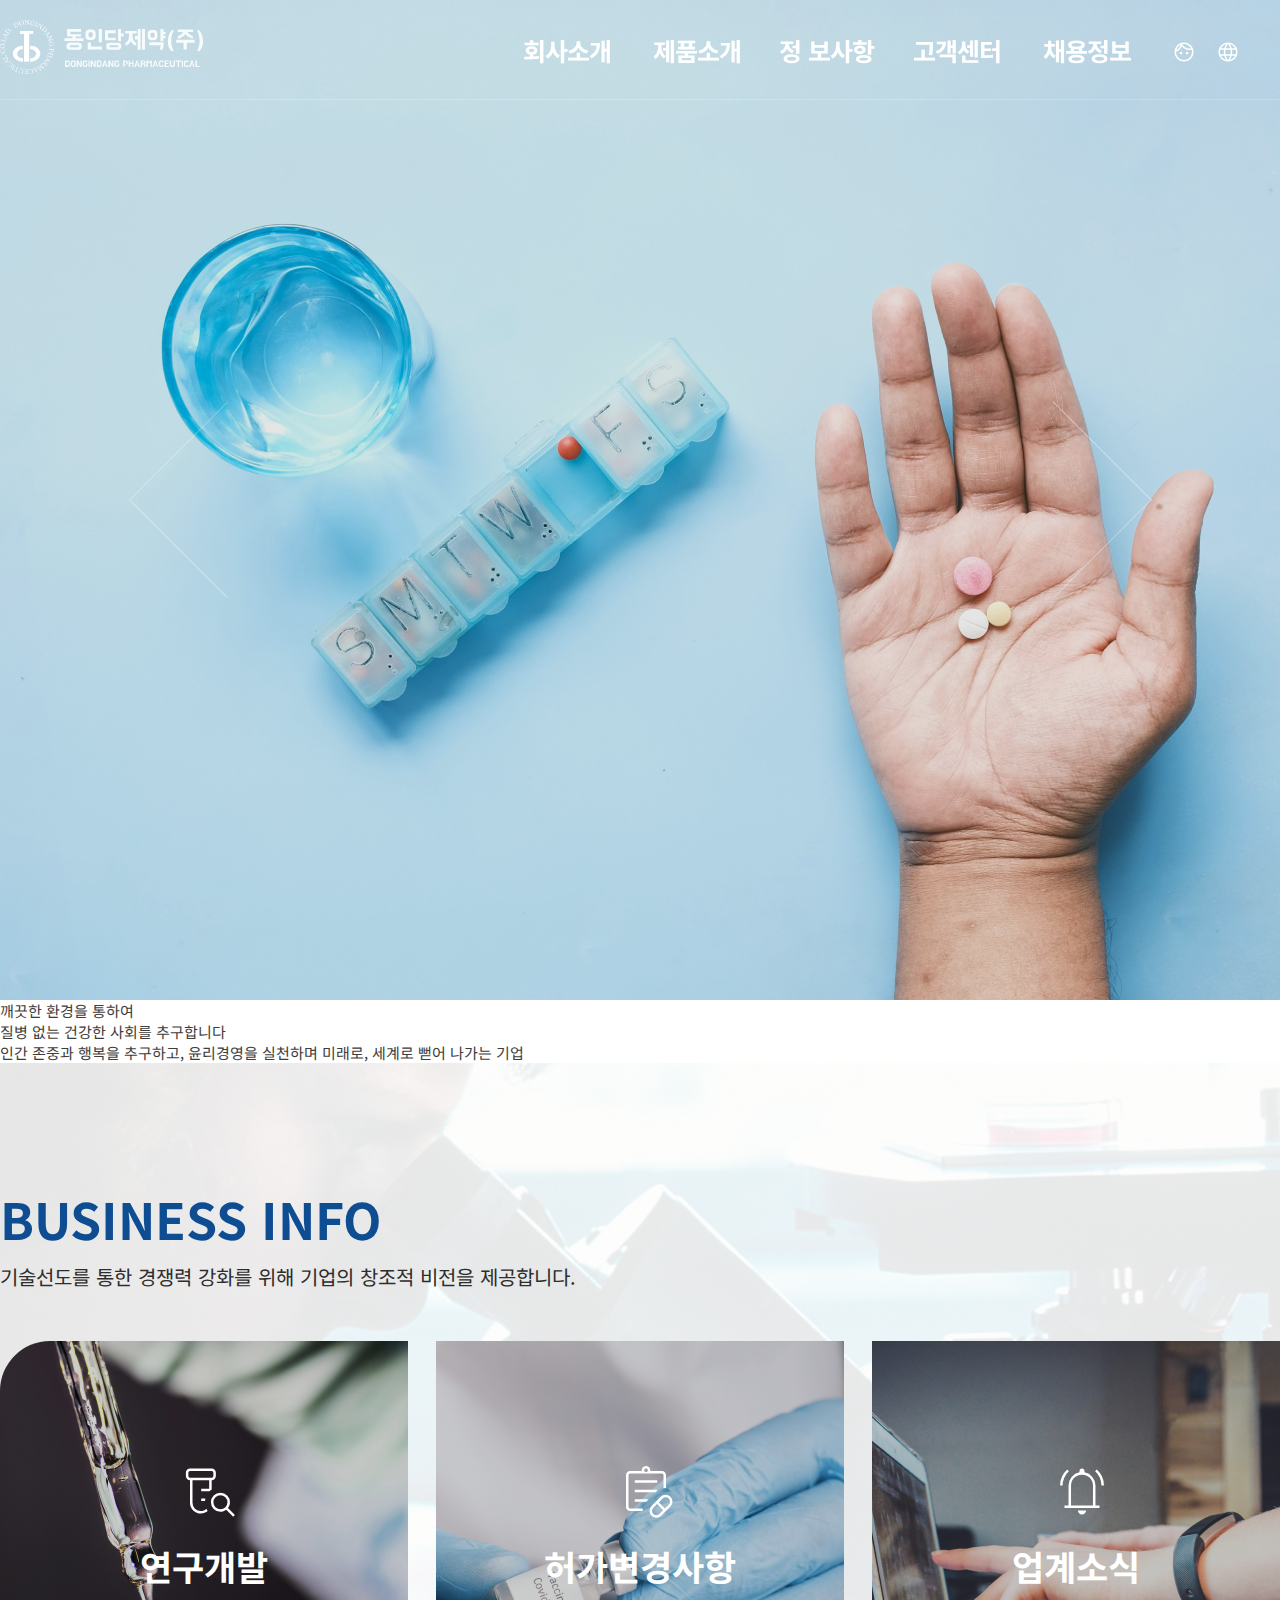
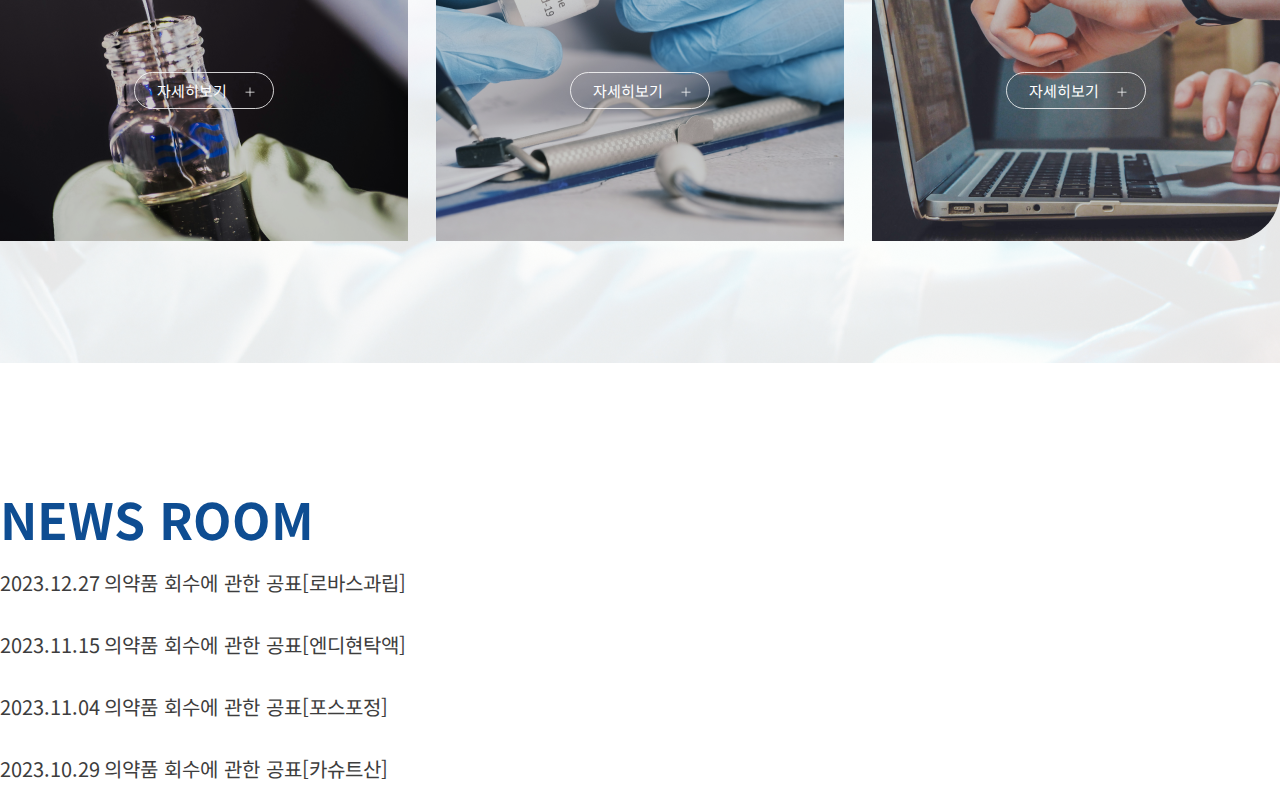
==== dongindang/index.html @ b1d52c04 "." ====
<!DOCTYPE html>
<html lang="ko">
<head>
    <meta charset="UTF-8">
    <meta name="viewport" content="width=device-width, initial-scale=1.0">
    <link rel="stylesheet" href="css/main.css">
    <link rel="stylesheet" href="https://cdn.jsdelivr.net/npm/swiper@8/swiper-bundle.min.css">
    <script src="https://cdn.jsdelivr.net/npm/swiper@8/swiper-bundle.min.js"></script>
    <link rel="stylesheet" href="https://fonts.googleapis.com/css2?family=Material+Symbols+Outlined:opsz,wght,FILL,GRAD@24,400,0,0" />
    <script src="js/jquery-3.7.1.min.js"></script>
    <script src="js/main.js"></script>
    <title>동인당제약</title>
</head>
<body>
    <div id="wrap"> <!-- wrap 가로스크롤바 생겼을때 정상작동하도록 최소넓이 제한-->
        <hader class="header">
            <!-- wrapper 홈페이지 컨텐츠 영역을 제한 -->
            <div class="wrapper">
                <h1 class="logo"><a href="index.html">동인당제약(주) DONGINDANG PHARMACEUTICAL</a></h1>
                <nav class="gnb">
                    <button class="gnb_open">매뉴열기</button> <!--모바일메뉴열기-->
                    <ul class="depth1"> <!--1차메뉴-->
                        <li>
                            <a href="#n">회사소개</a>
                            <ul class="depth2"> <!--2차메뉴-->
                                <li><a href="#n">인사말</a></li>
                                <li><a href="#n">연혁과 비전</a></li>
                                <li><a href="#n">회사경영이념</a></li>
                                <li><a href="#n">조직도</a></li>
                                <li><a href="#n">사무소현황</a></li>
                                <li><a href="#n">찾아오시는길</a></li>
                            </ul>
                        </li>
                        <li>
                            <a href="#n">제품소개</a>
                            <ul class="depth2"> 
                                <li><a href="#n">신제품소개</a></li>
                                <li><a href="#n">전문의약품</a></li>
                                <li><a href="#n">일반의약품</a></li>
                                <li><a href="#n">의약외품</a></li>
                            </ul>
                        </li>
                        <li>
                            <a href="#n">정 보사항</a>
                            <ul class="depth2"> 
                                <li><a href="#n">연구개발</a></li>
                                <li><a href="#n">허가변경사항</a></li>
                                <li><a href="#n">관련사이트</a></li>
                                <li><a href="#n">동인당소식</a></li>
                            </ul>
                        </li>
                        <li>
                            <a href="#n">고객센터</a>
                            <ul class="depth2"> 
                                <li><a href="#n">공지사항</a></li>
                                <li><a href="#n">FAQ</a></li>
                                <li><a href="#n">질의답변</a></li>
                            </ul>
                        </li>
                        <li>
                            <a href="#n">채용정보</a>
                            <ul class="depth2"> 
                                <li><a href="#n">채용공고</a></li>
                                <li><a href="#n">복리후생</a></li>
                            </ul>
                        </li>
                    </ul>
                    <div class="tnb"> <!-- top navigation bar -->
                        <a href="#n" class="login">로그인</a>
                        <a href="#n" class="lang">영문홈페이지 이동</a>
                    </div>
                    <button class="gnb_close"></button><!--모바일메뉴닫기-->
                </nav>  
            </div> <!--wrapper--> 
        </hader> 
        <div class="container">
            <section class="visual">
                <div class="swiper"> <!--팝업의 높이와 넓이를 css에서 줄 수 있는 요소-->
                    <ul class="swiper-wrapper"> <!--각 팝업 콘텐츠를 감싸는 요소 --> 
                        <!-- 팝업 요소들 (div로 해도 상관없음)-->
                        <li class="swiper-slide">
                            <img src="images/visual_bg.png" alt="">
                        </li>                   
                        <li class="swiper-slide">
                            <img src="images/visual_bg02.png" alt="">
                        </li>  
                        <li class="swiper-slide">
                            <img src="images/visual_bg03.png" alt="">
                        </li>  
                    </ul>
                    <div class="pagination"></div>  <!-- 컨트롤 요소는 swiper 안에 배치-->
                    <button class="prev">이전팝업보기</button>
                    <button class="next">다음팝업보기</button>
                    <button class="stop">일시정지</button>
                    <button class="play">재생</button>
                </div>
                <div class="visual_tit">
                    <h2>깨끗한 환경을 통하여 <br>질병 없는 건강한 사회를 추구합니다</h2>
                    <span>인간 존중과 행복을 추구하고, 윤리경영을 실천하며 미래로, 세계로 뻗어 나가는 기업</span>
                </div>
            </section>
            <section class="biz">
                <div class="wrapper">
                    <h2>BUSINESS INFO</h2>
                    <p>기술선도를 통한 경쟁력 강화를 위해 기업의 창조적 비전을 제공합니다.</p>
                    <ul>
                        <li class="biz01">
                            <a href="#n">
                                <h3>연구개발</h3>
                                <span class="menu_over">자세히보기</span>
                            </a>
                        </li>
                        <li class="biz02">
                            <a href="#n">
                                <h3>허가변경사항</h3>
                                <span class="menu_over">자세히보기</span>
                            </a>
                        </li>
                        <li class="biz03">
                            <a href="#n">
                                <h3>업계소식</h3>
                                <span class="menu_over">자세히보기</span>
                            </a>
                        </li>
                    </ul>
                </div>
            </section>
            <section class="news">
                <div class="wrapper">
                    <h2>NEWS ROOM</h2>
                    <ul>
                        <li>
                            <a href="#n">
                                <span>2023.12.27</span>
                                <strong>의약품 회수에 관한 공표[로바스과립]</strong>
                            </a>
                        </li>
                        <li>
                            <a href="#n">
                                <span>2023.11.15</span>
                                <strong>의약품 회수에 관한 공표[엔디현탁액]</strong>
                            </a>
                        </li>
                        <li>
                            <a href="#n">
                                <span>2023.11.04</span>
                                <strong>의약품 회수에 관한 공표[포스포정]</strong>
                            </a>
                        </li>
                        <li>
                            <a href="#n">
                                <span>2023.10.29</span>
                                <strong>의약품 회수에 관한 공표[카슈트산]</strong>
                            </a>
                        </li>
                    </ul>
                </div>
            </section>
            <section class="product"></section>
            <section class="service"></section>
        </div>
        <footer class="footer">
            <div class="wrapper"></div>
        </footer>
    </div> <!--wrap-->
</body>
</html>
---- dongindang/css/main.css ----
@charset "utf-8";
@import url(default.css);
@import url('https://fonts.googleapis.com/css2?family=Noto+Sans+KR:wght@400;700&display=swap');

html, body {
    font-family: 'Noto Sans KR', sans-serif;
    font-size: 15px;  /* 글자크기 */
    color: #3D3D3D; /* 글자색상 */
    font-weight: 400; /* 글자의 두께 */
    line-height: 1.4; /* auto */
    word-break: keep-all;  /* 단어를 묶어서 줄바꿈 */
    word-wrap: break-word; 
    /* 단어별로 줄바꿈을 하는데 단어가 엄청 긴 경우는 강제 줄바꿈 허용 */
    }   
.wrapper { /* 홈페이지의 넓이를 제한하고 가운데 정렬 */
    width: 1280PX; /* 홈페이지 넓이 */
    margin: 0 auto; /* 가운데 정렬 */
}
#wrap { /* id="wrap"에 적용되는 스타일 */
    min-width: 1280px;
    /* PC형에서 wrapper사이즈보다 브라우저 넒이가 작을때 가로스크롤바가 생성되는데
    오른쪽에 background가 짤리는 현상이 생김
    가로스크롤바가 생성되었을때도 정상적으로 서비스 하기 위해서 최소 넓이를 입력*/
    position: relative;
    /* 가로스크롤바가 생성되었을때 body를 기준으로 정렬하는 요소는 꺼짐
    그래서 모든 요소는 기본적으로 body가 아닌 wrap기준으로 정렬하도록 position: relative;  */
}

/* 640px 이하일때 스타일*/
@media screen and (max-width:640px){
    html, body {
        font-size: 13px;  /* 글자크기 */
        }   
    .wrapper { /* 홈페이지의 넓이를 제한하고 가운데 정렬 */
        width: auto; 
        /* 모바일에서는 홈페이지 넓이를 제한하면 안됨
        디바이스의 넓이에 맞춰서 꽉차게 구현되어야 하기 떄문에 */
        margin: 0 20px; 
        /* 안쪽으로 좌우 여백이 20px씩 들어가게 함 */
    }
    #wrap { /* id="wrap"에 적용되는 스타일 */
        min-width: auto;
        /* 최소 넓이 제한하지 않음*/
    }
} /* media*/

.header {
    position: fixed; /* header 고정 body 기준*/
    left: 0;
    top: 0;
    z-index: 100; /* 맨 위에 위치 */
    height: 100px;
    width: 100%;
    color: #fff;
    border-bottom: 1px solid rgba(255,255,255,0.2);
}
.header .logo {
    float: left;
    margin-top: 20px;
}
.header .logo a {
    display: block; /* 로고 나타나게 블럭지정 */
    width: 203px;
    height: 54px;
    background: url(../images/loglo_w.svg) no-repeat center center / contain;
    font-size: 0; /* 글자숨김 */
    line-height: 0;
}
.header .gnb {
    float: right;
    display: flex;
}
 /* pc버전에서 숨김처리 */
.header .gnb .gnb_open ,
.header .gnb .gnb_close {
    display: none;
}
.header .gnb ul.depth1 { /* 1차메뉴만 가로로 정렬*/
    display: flex;
    text-align: center;
}
.header .gnb ul.depth1 > li > a {
    display: block; /* a 영역 안들어가서 block 지정 */
    font-size: 25px;
    font-weight: 700;
    width: 130px;
    line-height: 100px;
    letter-spacing : -0.03em;
}
.header .gnb ul.depth2  {
    margin-top: 10px;
    display: none; /* pc버전에서 마우스 오버했을때만 나타나기 때문에 숨김처리 */
}
.header .gnb ul.depth2 > li > a {
    display: block;
    font-size: 15px;
    font-weight: 400;
    line-height: 40px;
    color: #3D3D3D;
}
.header .tnb {
    display: flex;
}
.header .tnb .login ,
.header .tnb .lang {
    display: block;
    width: 24px;
    height: 24px;
    font-size: 0; /* 글자숨김 */
    line-height: 0;
    background-repeat: no-repeat;
    background-position: center center;
    background-size: contain;
}
.header .gnb .tnb .login {
    background-image: url("data:image/svg+xml,%3Csvg xmlns='http://www.w3.org/2000/svg' height='24' viewBox='0 -960 960 960' width='24' fill ='%23fff'%3E%3Cpath d='M360-390q-21 0-35.5-14.5T310-440q0-21 14.5-35.5T360-490q21 0 35.5 14.5T410-440q0 21-14.5 35.5T360-390Zm240 0q-21 0-35.5-14.5T550-440q0-21 14.5-35.5T600-490q21 0 35.5 14.5T650-440q0 21-14.5 35.5T600-390ZM480-160q134 0 227-93t93-227q0-24-3-46.5T786-570q-21 5-42 7.5t-44 2.5q-91 0-172-39T390-708q-32 78-91.5 135.5T160-486v6q0 134 93 227t227 93Zm.067 59.999q-78.836 0-148.204-29.92-69.369-29.92-120.682-81.21-51.314-51.291-81.247-120.629-29.933-69.337-29.933-148.173t29.92-148.204q29.92-69.369 81.21-120.682 51.291-51.314 120.629-81.247 69.337-29.933 148.173-29.933t148.204 29.92q69.369 29.92 120.682 81.21 51.314 51.291 81.247 120.629 29.933 69.337 29.933 148.173t-29.92 148.204q-29.92 69.369-81.21 120.682-51.291 51.314-120.629 81.247-69.337 29.933-148.173 29.933Zm-72.915-691.153q45.462 83.848 126.117 127.502Q613.923-619.999 700-619.999q16.308 0 31.808-1.692t31.423-4.846q-40.076-79.616-116.115-126.54Q571.077-800 480-800q-20.154 0-37.578 2.269-17.423 2.27-35.27 6.577ZM171.23-556.383q56.385-28.231 107.079-82.5 50.693-54.27 65.462-130.118-65.617 29.77-110.925 85.578-45.308 55.808-61.616 127.04Zm235.922-234.771Zm-63.381 22.153Z'/%3E%3C/svg%3E");
    margin: 40px 20px;
}
.header .tnb .lang {
    background-image: url("data:image/svg+xml,%3Csvg xmlns='http://www.w3.org/2000/svg' height='24' viewBox='0 -960 960 960' width='24' fill='%23fff'%3E%3Cpath d='M480-100.001q-78.154 0-147.499-29.962-69.346-29.961-120.962-81.576-51.615-51.616-81.576-120.962Q100.001-401.846 100.001-480q0-78.769 29.962-147.807 29.961-69.038 81.576-120.654 51.616-51.615 120.962-81.576Q401.846-859.999 480-859.999q78.769 0 147.807 29.962 69.038 29.961 120.654 81.576 51.615 51.616 81.576 120.654Q859.999-558.769 859.999-480q0 78.154-29.962 147.499-29.961 69.346-81.576 120.962-51.616 51.615-120.654 81.576Q558.769-100.001 480-100.001Zm0-60.845q30.616-40.616 51.539-81.924 20.923-41.308 34.077-90.308H394.384q13.923 50.539 34.462 91.847 20.538 41.308 51.154 80.385Zm-77.46-11q-23-33-41.308-75.039t-28.462-86.193H197.076q31.693 62.309 85.001 104.694 53.309 42.385 120.463 56.538Zm154.92 0q67.154-14.153 120.463-56.538 53.308-42.385 85.001-104.694H627.23q-12.077 44.539-30.385 86.578t-39.385 74.654Zm-385.537-221.23h148.693q-3.769-22.308-5.461-43.731-1.692-21.424-1.692-43.193t1.692-43.193q1.692-21.423 5.461-43.731H171.923q-5.769 20.385-8.846 42.385Q160-502.539 160-480t3.077 44.539q3.077 22 8.846 42.385Zm208.692 0h198.77q3.769-22.308 5.462-43.347 1.692-21.038 1.692-43.577 0-22.539-1.692-43.577-1.693-21.039-5.462-43.347h-198.77q-3.769 22.308-5.462 43.347-1.692 21.038-1.692 43.577 0 22.539 1.692 43.577 1.693 21.039 5.462 43.347Zm258.769 0h148.693q5.769-20.385 8.846-42.385Q800-457.461 800-480t-3.077-44.539q-3.077-22-8.846-42.385H639.384q3.769 22.308 5.461 43.731 1.692 21.424 1.692 43.193t-1.692 43.193q-1.692 21.423-5.461 43.731ZM627.23-626.922h135.694Q730.846-690 678.5-731.616q-52.347-41.615-121.04-56.923 23 34.923 40.923 76.385 17.924 41.462 28.847 85.232Zm-232.846 0h171.232q-13.923-50.154-35.039-92.424-21.115-42.269-50.577-79.808-29.462 37.539-50.577 79.808-21.116 42.27-35.039 92.424Zm-197.308 0H332.77q10.923-43.77 28.847-85.232 17.923-41.462 40.923-76.385-69.077 15.308-121.232 57.116-52.154 41.808-84.232 104.501Z'/%3E%3C/svg%3E");
    margin: 40px 40px 36px 0;
}
@media screen and (max-width:640px){
    .header {
        height: 50px;
    }
    .header .logo {
        float: left;
        margin-top: 13px;
    }
    .header .logo a {
        width: 90px;
        height: 24px;
    }
    .header .gnb .gnb_open {
        display: block;
        width: 60px;
        height: 50px;
        background-image: url("data:image/svg+xml,%3Csvg xmlns='http://www.w3.org/2000/svg' height='24' viewBox='0 -960 960 960' width='24' fill='%23fff'%3E%3Cpath d='M140.001-254.616v-59.999h679.998v59.999H140.001Zm0-195.385v-59.998h679.998v59.998H140.001Zm0-195.384v-59.999h679.998v59.999H140.001Z'/%3E%3C/svg%3E");
        background-repeat: no-repeat;
        background-position: center center;
        background-size: 24px auto;
        font-size: 0;
        line-height: 0;
    }
    .header .gnb ul.depth1,
    .header .gnb ul.depth2  { /* 1,2차 메뉴 클릭하면 생김  */
        display: none;
    }
    .header .gnb .gnb_close { /* 메뉴 클릭하면 메뉴아이콘 없어지고 나타남 */
        display: none;
    }
    .header .tnb { /* 모바일에서 숨김*/
        display: none;
    }
} /* media */

.visual .swiper{
    height: 1000px;
}
.visual .swiper-slide img { 
    display:block; 
    width:100%; 
    height:100%; 
    object-fit:cover; 
}
.visual .swiper .prev ,
.visual .swiper .next {
    /* swiper 기준으로 / 가져온 swiper가 position: relative;값 가지고 있음 */
    position: absolute;
    top: 400px;
    z-index: 10;
    width: 100px;
    height: 200px;
    contain: "";
    background-repeat: no-repeat;
    background-position: center center;
    background-size: contain;
    font-size: 0;
    line-height: 0;
}
.visual .swiper .prev {
    left: 10%;
    background-image: url("data:image/svg+xml,%3Csvg width='102' height='200' viewBox='0 0 102 200' xmlns='http://www.w3.org/2000/svg'%3E%3Cline x1='101.225' y1='0.353553' x2='1.28765' y2='100.291' stroke='%23fff' stroke-opacity='0.4'/%3E%3Cline y1='-0.5' x2='141.333' y2='-0.5' transform='matrix(-0.707107 -0.707107 -0.707107 0.707107 100.934 199.813)' stroke='%23fff' stroke-opacity='0.4'/%3E%3C/svg%3E%0A");
}
.visual .swiper .next {
    right: 10%;
    background-image: url("data:image/svg+xml,%3Csvg width='101' height='200' viewBox='0 0 101 200' xmlns='http://www.w3.org/2000/svg'%3E%3Cline y1='-0.5' x2='141.333' y2='-0.5' transform='matrix(0.707107 0.707107 0.707107 -0.707107 1.06223 0)' stroke='%23fff' stroke-opacity='0.4'/%3E%3Cline x1='0.646447' y1='199.46' x2='100.584' y2='99.522' stroke='%23fff' stroke-opacity='0.4'/%3E%3C/svg%3E%0A");
}
@media screen and (max-width:640px){ 

} /* media */

.biz {
    height: 900px;
    background: url(../images/biz_bg.png) no-repeat center center / cover;
    color: #fff;
}
.biz h2 {
    font-size: 50px;
    font-weight: 700;
    color: #0E4D92;
    padding-top: 120px;
}
.biz p {
    font-size: 20px;
    color: #2d2d2d;
    margin: 10px 0 50px 0;
}
.biz ul {
    display: flex;
    justify-content: space-between;
    text-align: center;
}
.biz ul li {
background-repeat: no-repeat;
background-position: center center;
}
.biz ul .biz01 {
    background-image: url(../images/biz01.png);
    border-radius: 50px 0 0 0;
}
.biz ul .biz02 {
    background-image: url(../images/biz02.png);
}
.biz ul .biz03 {
    background-image: url(../images/biz03.png);
    border-radius: 0 0 50px 0;
}
.biz ul li a {
    display: block;
    width: 408px;
    height: 500px;
}
.biz ul li a h3 {
    font-size: 35px;
    font-weight: 700;
    padding: 200px 0 90px 0;    
    position: relative; /* after 정렬*/
}
.biz ul li a h3::after {
    position: absolute;
    left: 180px;
    top: 120px;
    width: 60px;
    height: 60px;
    content: "";
    background-repeat: no-repeat;
    background-position: center center;
    background-size: contain;
}
.biz ul li.biz01 a h3::after {
    background-image: url("data:image/svg+xml,%3Csvg xmlns='http://www.w3.org/2000/svg' height='24' viewBox='0 -960 960 960' width='24' fill='%23fff'%3E%3Cpath d='M339.231-320.769v-40H407q-2.692 10-4.192 19.615-1.5 9.616-1.808 20.385h-61.769ZM333.846-120q-72.231 0-123.039-49.654Q160-219.308 160-290.769v-363.077q-27.616 0-46.885-18.885-19.27-18.884-19.27-46.5v-54.615q0-27.616 19.27-46.885Q132.384-840 160-840h346.923q27.616 0 47.269 19.269 19.654 19.269 19.654 46.885v54.615q0 27.616-19.654 46.5-19.653 18.885-47.269 18.885v149.461q-9.385 6.539-17.462 13.847-8.077 7.307-15.384 15.923H339.231v-40h127.692v-139.231H200v363.077q0 55.384 39.231 93.077Q278.461-160 333.846-160q26.154 0 48.731-9.154t40.346-25.231q4.154 10 9.154 18.385 5 8.385 11.308 16.923-22.385 18.308-50.077 28.693Q365.615-120 333.846-120ZM160-693.846h346.923q10.769 0 18.846-7.308t8.077-18.077v-54.615q0-10.769-8.077-18.462Q517.692-800 506.923-800H160q-10.769 0-18.462 7.692-7.692 7.693-7.692 18.462v54.615q0 10.769 7.692 18.077 7.693 7.308 18.462 7.308Zm486.923 506.154q46.616 0 79.462-32.847 32.846-32.846 32.846-79.461t-32.846-79.461q-32.846-32.847-79.462-32.847-46.615 0-79.461 32.847-32.846 32.846-32.846 79.461t32.846 79.461q32.846 32.847 79.461 32.847Zm204 119.23L739.846-179.537Q719.385-164 695.769-155.846q-23.615 8.154-48.846 8.154-63.461 0-107.885-44.423Q494.615-236.538 494.615-300t44.423-107.885q44.424-44.423 107.885-44.423 63.462 0 107.885 44.423T799.231-300q0 25.231-8.154 48.846-8.154 23.616-23.692 44.077L878.462-96l-27.539 27.539ZM133.846-693.845V-800v106.154Z'/%3E%3C/svg%3E");
}
.biz ul li.biz02 a h3::after {
    background-image: url("data:image/svg+xml,%3Csvg xmlns='http://www.w3.org/2000/svg' height='24' viewBox='0 -960 960 960' width='24' fill='%23fff'%3E%3Cpath d='m694.923-112.462 59.846-60.615-97.077-97.077-60.615 59.846q-20.923 20.923-20.923 48.923 0 28 20.923 48.923Q618-91.539 646-91.539q28 0 48.923-20.923Zm87.385-88.154 60.615-59.846q20.923-20.923 20.538-48.923-.384-28-21.307-48.923-20.923-20.153-48.539-20.538-27.615-.385-48.538 20.538l-59.846 60.616 97.077 97.076ZM722.692-83.923q-32.384 32.385-77.077 32-44.692-.385-77.077-32-31.615-32.385-32-77.077-.384-44.692 32-77.077l148.77-148.769q31.615-31.616 77.077-31.616 45.461 0 77.077 31.616 32.384 32.384 32.384 77.077 0 44.692-32.384 77.077L722.692-83.923ZM200-200v-560 560Zm24.615 40q-26.846 0-45.731-18.884Q160-197.769 160-224.615v-510.77q0-26.846 18.884-45.731Q197.769-800 224.615-800h188q-5.461-30.616 14.654-55.308Q447.385-880 480-880q33.385 0 53.5 24.692 20.116 24.692 13.885 55.308h188q26.846 0 45.731 18.884Q800-762.231 800-735.385v207.308q-10-1.154-20-.384-10 .769-20 2.23v-209.154q0-10.769-6.923-17.692T735.385-760h-510.77q-10.769 0-17.692 6.923T200-735.385v510.77q0 10.769 6.923 17.692T224.615-200h205.308q-2.231 10-3 20-.769 10 .385 20H224.615ZM480-782.308q13 0 21.5-8.5t8.5-21.5q0-13-8.5-21.5t-21.5-8.5q-13 0-21.5 8.5t-8.5 21.5q0 13 8.5 21.5t21.5 8.5ZM300-610.769v-40h360v40H300ZM300-460v-40h360v16.308q-5.692 4.23-10.5 8.423-4.808 4.192-10.5 9.884L633.615-460H300Zm0 150.769v-40h222.846l-11.308 11.308q-7.23 7.231-14.115 14.346-6.885 7.116-13.423 14.346H300Z'/%3E%3C/svg%3E");
}
.biz ul li.biz03 a h3::after {
    background-image: url("data:image/svg+xml,%3Csvg xmlns='http://www.w3.org/2000/svg' height='24' viewBox='0 -960 960 960' width='24' fill='%23fff'%3E%3Cpath d='M129.23-566.923q0-76.923 30.654-143.116 30.654-66.192 83.347-114.269l27 29.385q-46.923 42.461-73.962 101-27.038 58.538-27.038 127H129.23Zm661.539 0q0-68.462-27.038-127.385-27.039-58.923-73.962-101.384l27-28.616q52.693 48.077 83.347 114.269 30.654 66.193 30.654 143.116h-40.001ZM200-209.231v-40h64.615v-316.923q0-78.384 49.616-137.884Q363.846-763.539 440-778.154V-800q0-16.539 11.731-28.269Q463.461-840 480-840q16.539 0 28.269 11.731Q520-816.539 520-800v21.846q76.154 14.615 125.769 74.116 49.616 59.5 49.616 137.884v316.923H760v40H200Zm280-286.154Zm0 390.77q-26.846 0-45.731-18.885-18.884-18.885-18.884-45.731h129.23q0 26.846-18.884 45.731-18.885 18.885-45.731 18.885ZM304.615-249.231h350.77v-316.923q0-72.923-51.231-124.154-51.231-51.23-124.154-51.23t-124.154 51.23q-51.231 51.231-51.231 124.154v316.923Z'/%3E%3C/svg%3E");
}
.biz ul li a span.menu_over {
    border: 1px solid rgba(255,255,255,0.8);
    border-radius: 100px;
    padding: 7px 46px 7px 22px;
    position: relative; /* after 정렬의 기준 */
}
.biz  ul li a span.menu_over::after {
    position: absolute;
    right: 14px;
    top: 10px;
    width: 18px;
    height: 18px;
    content: "";
    background-image: url("data:image/svg+xml,%3Csvg xmlns='http://www.w3.org/2000/svg' height='24' viewBox='0 -960 960 960' width='24' fill='%23fff'%3E%3Cpath d='M460-460H240v-40h220v-220h40v220h220v40H500v220h-40v-220Z'/%3E%3C/svg%3E");
    background-repeat: no-repeat;
    background-position: center center;
    background-size: contain;
}
/* biz 모바일 다시 해야됨 */
@media screen and (max-width:640px){ 
    .biz {
        height: 520px;
    }
    .biz h2 {
        font-size: 25px;
        padding-top: 50px;
    }
    .biz p { /* 모바일버전에서 숨김 */
        display: none;
    }
    .biz ul {
        display: block; /* 세로 정렬로 변경 > block */
    }
    .biz ul .biz01 {
        border-radius: 20px 0 0 0;
        text-align: left;
    }
    .biz ul li.biz01 a h3 {
        padding: 68px 0 0 24px;   
    }
    .biz ul li.biz02 {
        text-align: center;
    }
    .biz ul li.biz02  a h3 {
        padding-top: 68px;   
    }
    .biz ul li.biz03 {
        border-radius: 0 0 20px 0;
        text-align: right;
    }
    .biz ul li.biz03 a h3 {
        padding: 68px 24px 0 0;   
    }
    .biz ul li a {
        display: block; /**/
        width: 100%;
        height: 118px;
    }
    .biz ul li a h3 {
        font-size: 13px;
    }
    .biz ul li a h3::after {
        top: 30px;
        width: 30px;
        height: 30px;
        content: "";
    }
    .biz ul li.biz01 a h3::after {
        left: 35px
    }
    .biz ul li.biz02 a h3::after {
        left: calc(50% - 15px);
    } 
    .biz ul li.biz03 a h3::after {
        left: 158px;
    } 
    .biz ul li a span.menu_over {
        display: none;
    }
    .biz  ul li a span.menu_over::after {
        display: none;
    }
} /* media */ 

.news {
    margin-top: 120px;
}
.news h2 {
    font-size: 50px;
    font-weight: 700;
    color: #0E4D92;
}
.news ul li a {
    width: 100%;
    line-height: 60px;
}
.news ul li a span {
    font-size: 20px;
    color: #3d3d3d;
}
.news ul li a strong {
    font-size: 20px;
    font-weight: 400;
    line-height: 60px;
}
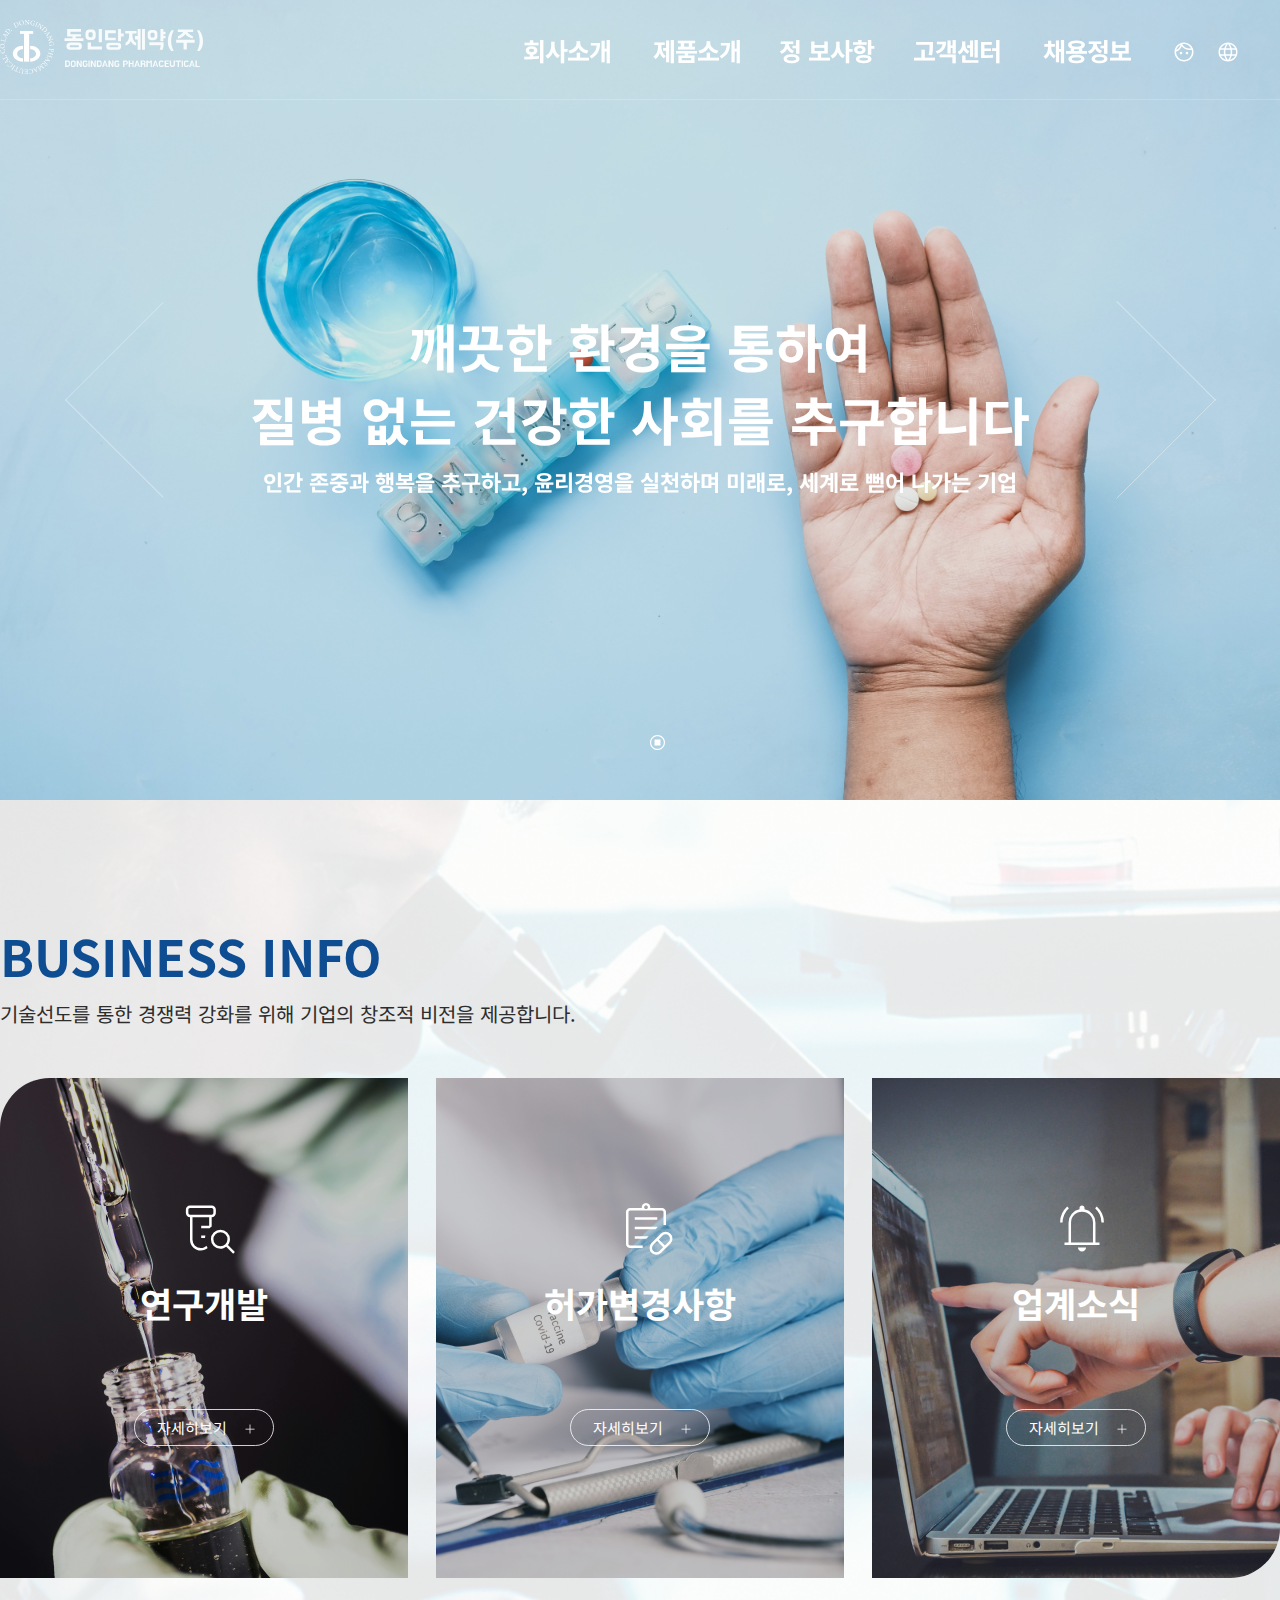
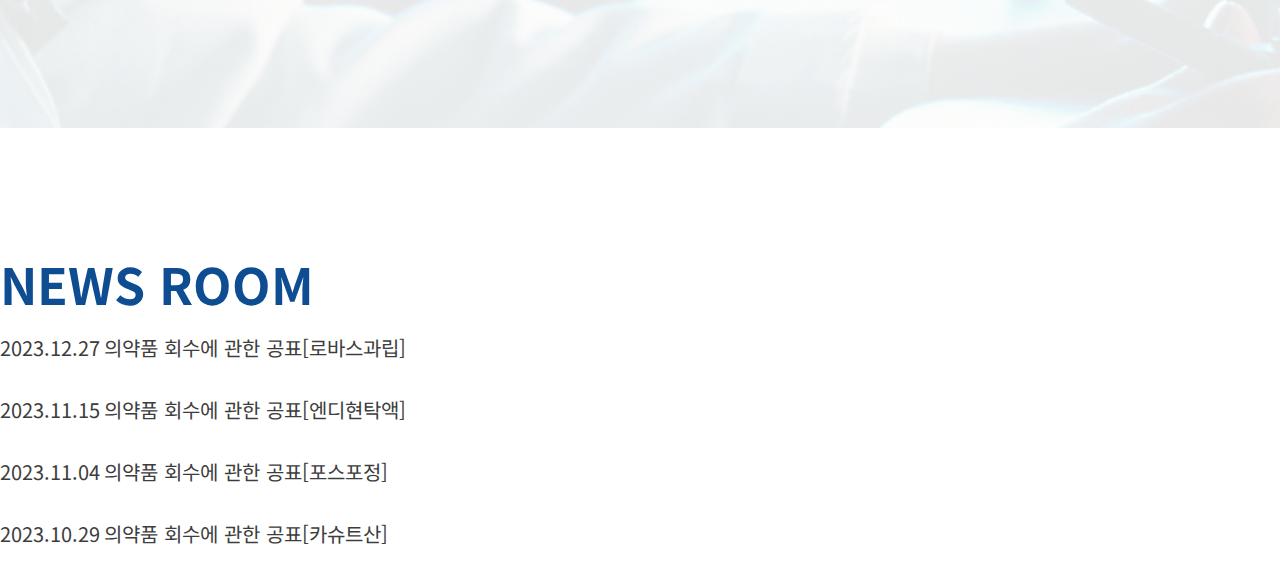
==== commit 8edeb7d5: "." ====
--- a/dongindang/index.html
+++ b/dongindang/index.html
@@ -94,35 +94,37 @@
                     <button class="stop">일시정지</button>
                     <button class="play">재생</button>
                 </div>
-                <div class="visual_tit">
+                <div class="visual_text">
                     <h2>깨끗한 환경을 통하여 <br>질병 없는 건강한 사회를 추구합니다</h2>
                     <span>인간 존중과 행복을 추구하고, 윤리경영을 실천하며 미래로, 세계로 뻗어 나가는 기업</span>
                 </div>
             </section>
             <section class="biz">
                 <div class="wrapper">
-                    <h2>BUSINESS INFO</h2>
-                    <p>기술선도를 통한 경쟁력 강화를 위해 기업의 창조적 비전을 제공합니다.</p>
-                    <ul>
-                        <li class="biz01">
-                            <a href="#n">
-                                <h3>연구개발</h3>
-                                <span class="menu_over">자세히보기</span>
-                            </a>
-                        </li>
-                        <li class="biz02">
-                            <a href="#n">
-                                <h3>허가변경사항</h3>
-                                <span class="menu_over">자세히보기</span>
-                            </a>
-                        </li>
-                        <li class="biz03">
-                            <a href="#n">
-                                <h3>업계소식</h3>
-                                <span class="menu_over">자세히보기</span>
-                            </a>
-                        </li>
-                    </ul>
+                    <div class="inner">
+                        <h2>BUSINESS INFO</h2>
+                        <p>기술선도를 통한 경쟁력 강화를 위해 기업의 창조적 비전을 제공합니다.</p>
+                        <ul>
+                            <li class="biz01">
+                                <a href="#n">
+                                    <h3>연구개발</h3>
+                                    <span class="menu_over">자세히보기</span>
+                                </a>
+                            </li>
+                            <li class="biz02">
+                                <a href="#n">
+                                    <h3>허가변경사항</h3>
+                                    <span class="menu_over">자세히보기</span>
+                                </a>
+                            </li>
+                            <li class="biz03">
+                                <a href="#n">
+                                    <h3>업계소식</h3>
+                                    <span class="menu_over">자세히보기</span>
+                                </a>
+                            </li>
+                        </ul>
+                    </div>
                 </div>
             </section>
             <section class="news">
--- a/dongindang/css/main.css
+++ b/dongindang/css/main.css
@@ -156,7 +156,7 @@
 } /* media */
 
 .visual .swiper{
-    height: 1000px;
+    height: 800px;
 }
 .visual .swiper-slide img { 
     display:block; 
@@ -168,7 +168,7 @@
 .visual .swiper .next {
     /* swiper 기준으로 / 가져온 swiper가 position: relative;값 가지고 있음 */
     position: absolute;
-    top: 400px;
+    top: 300px;
     z-index: 10;
     width: 100px;
     height: 200px;
@@ -180,27 +180,72 @@
     line-height: 0;
 }
 .visual .swiper .prev {
-    left: 10%;
+    left: 5%;
     background-image: url("data:image/svg+xml,%3Csvg width='102' height='200' viewBox='0 0 102 200' xmlns='http://www.w3.org/2000/svg'%3E%3Cline x1='101.225' y1='0.353553' x2='1.28765' y2='100.291' stroke='%23fff' stroke-opacity='0.4'/%3E%3Cline y1='-0.5' x2='141.333' y2='-0.5' transform='matrix(-0.707107 -0.707107 -0.707107 0.707107 100.934 199.813)' stroke='%23fff' stroke-opacity='0.4'/%3E%3C/svg%3E%0A");
 }
 .visual .swiper .next {
-    right: 10%;
+    right: 5%;
     background-image: url("data:image/svg+xml,%3Csvg width='101' height='200' viewBox='0 0 101 200' xmlns='http://www.w3.org/2000/svg'%3E%3Cline y1='-0.5' x2='141.333' y2='-0.5' transform='matrix(0.707107 0.707107 0.707107 -0.707107 1.06223 0)' stroke='%23fff' stroke-opacity='0.4'/%3E%3Cline x1='0.646447' y1='199.46' x2='100.584' y2='99.522' stroke='%23fff' stroke-opacity='0.4'/%3E%3C/svg%3E%0A");
 }
-@media screen and (max-width:640px){ 
-
-} /* media */
+.visual .swiper .stop,
+.visual .swiper .play {
+    position: absolute; /* swiper 기준 */
+    left: calc(50% + 10px); 
+    bottom: 50px;
+    z-index: 10;
+    width: 15px;
+    height: 15px;
+    background-repeat: no-repeat;
+    background-position: center center;
+    background-size: 15px auto; 
+    font-size: 0;
+    line-height: 0;
+}
+.visual .swiper .stop{
+    background-image: url("data:image/svg+xml,%3Csvg width='15' height='15' viewBox='0 0 15 15' xmlns='http://www.w3.org/2000/svg'%3E%3Cpath d='M4.53949 10.4605H10.4605V4.53949H4.53949V10.4605ZM7.50132 15C6.464 15 5.48898 14.8032 4.57624 14.4095C3.66348 14.0158 2.86952 13.4815 2.19435 12.8066C1.51916 12.1318 0.984641 11.3381 0.590785 10.4258C0.196928 9.51347 0 8.53864 0 7.50132C0 6.464 0.196843 5.48898 0.590528 4.57624C0.984213 3.66348 1.51849 2.86952 2.19336 2.19435C2.86824 1.51916 3.66186 0.984642 4.5742 0.590785C5.48653 0.196929 6.46136 0 7.49868 0C8.536 0 9.51103 0.196843 10.4238 0.590529C11.3365 0.984214 12.1305 1.51849 12.8057 2.19336C13.4808 2.86824 14.0154 3.66186 14.4092 4.5742C14.8031 5.48653 15 6.46136 15 7.49868C15 8.536 14.8032 9.51102 14.4095 10.4238C14.0158 11.3365 13.4815 12.1305 12.8066 12.8057C12.1318 13.4808 11.3381 14.0154 10.4258 14.4092C9.51347 14.8031 8.53864 15 7.50132 15ZM7.5 13.8158C9.26316 13.8158 10.7566 13.204 11.9803 11.9803C13.204 10.7566 13.8158 9.26316 13.8158 7.5C13.8158 5.73684 13.204 4.24341 11.9803 3.01973C10.7566 1.79604 9.26316 1.18419 7.5 1.18419C5.73684 1.18419 4.24341 1.79604 3.01972 3.01973C1.79604 4.24341 1.18419 5.73684 1.18419 7.5C1.18419 9.26316 1.79604 10.7566 3.01972 11.9803C4.24341 13.204 5.73684 13.8158 7.5 13.8158Z' fill='%23fff'/%3E%3C/svg%3E%0A");
+}
+.visual .swiper .play{
+    background-image: url("data:image/svg+xml,%3Csvg width='15' height='15' viewBox='0 0 15 15' xmlns='http://www.w3.org/2000/svg'%3E%3Cpath d='M5.7237 10.6882L10.6882 7.5L5.7237 4.31176V10.6882ZM7.50132 15C6.464 15 5.48898 14.8032 4.57624 14.4095C3.66348 14.0158 2.86952 13.4815 2.19435 12.8066C1.51916 12.1318 0.984641 11.3381 0.590785 10.4258C0.196928 9.51347 0 8.53864 0 7.50132C0 6.464 0.196843 5.48898 0.590528 4.57624C0.984213 3.66348 1.51849 2.86952 2.19336 2.19435C2.86824 1.51916 3.66186 0.984642 4.5742 0.590785C5.48653 0.196929 6.46136 0 7.49868 0C8.536 0 9.51103 0.196844 10.4238 0.590529C11.3365 0.984214 12.1305 1.51849 12.8057 2.19336C13.4808 2.86824 14.0154 3.66186 14.4092 4.5742C14.8031 5.48653 15 6.46136 15 7.49868C15 8.536 14.8032 9.51102 14.4095 10.4238C14.0158 11.3365 13.4815 12.1305 12.8066 12.8057C12.1318 13.4808 11.3381 14.0154 10.4258 14.4092C9.51347 14.8031 8.53864 15 7.50132 15ZM7.5 13.8158C9.26316 13.8158 10.7566 13.204 11.9803 11.9803C13.204 10.7566 13.8158 9.26316 13.8158 7.5C13.8158 5.73684 13.204 4.24341 11.9803 3.01973C10.7566 1.79604 9.26316 1.18419 7.5 1.18419C5.73684 1.18419 4.24341 1.79604 3.01972 3.01973C1.79604 4.24341 1.18419 5.73684 1.18419 7.5C1.18419 9.26316 1.79604 10.7566 3.01972 11.9803C4.24341 13.204 5.73684 13.8158 7.5 13.8158Z' fill='%23fff'/%3E%3C/svg%3E%0A");
+    display: none;
+}
+.visual .swiper .pagination { /* ???????? ㅠㅠㅠㅠ */
+    position: absolute;
+    left: calc(50% - 70px);
+    bottom: 50px;
+    z-index: 10;
+    width: auto;
+}
+.visual .visual_text {
+    position: absolute;
+    left: calc(50% - 640px); 
+    /*  width로 지정한 넓이 1280가 좌우 여백 가지고 가운데 위치 */
+    top: 310px;
+    z-index: 10;
+    width: 1280px;
+    color: #fff;
+    text-align: center;
+    font-weight: 700;
+}
+.visual .visual_text h2 {
+    font-size: 52px;
+    margin-bottom: 10px;
+}
+.visual .visual_text span{
+    font-size: 22px;
+}
+
 
 .biz {
-    height: 900px;
     background: url(../images/biz_bg.png) no-repeat center center / cover;
     color: #fff;
 }
+.biz .inner {
+    padding: 120px 0 150px 0; 
+} 
 .biz h2 {
     font-size: 50px;
     font-weight: 700;
     color: #0E4D92;
-    padding-top: 120px;
 }
 .biz p {
     font-size: 20px;
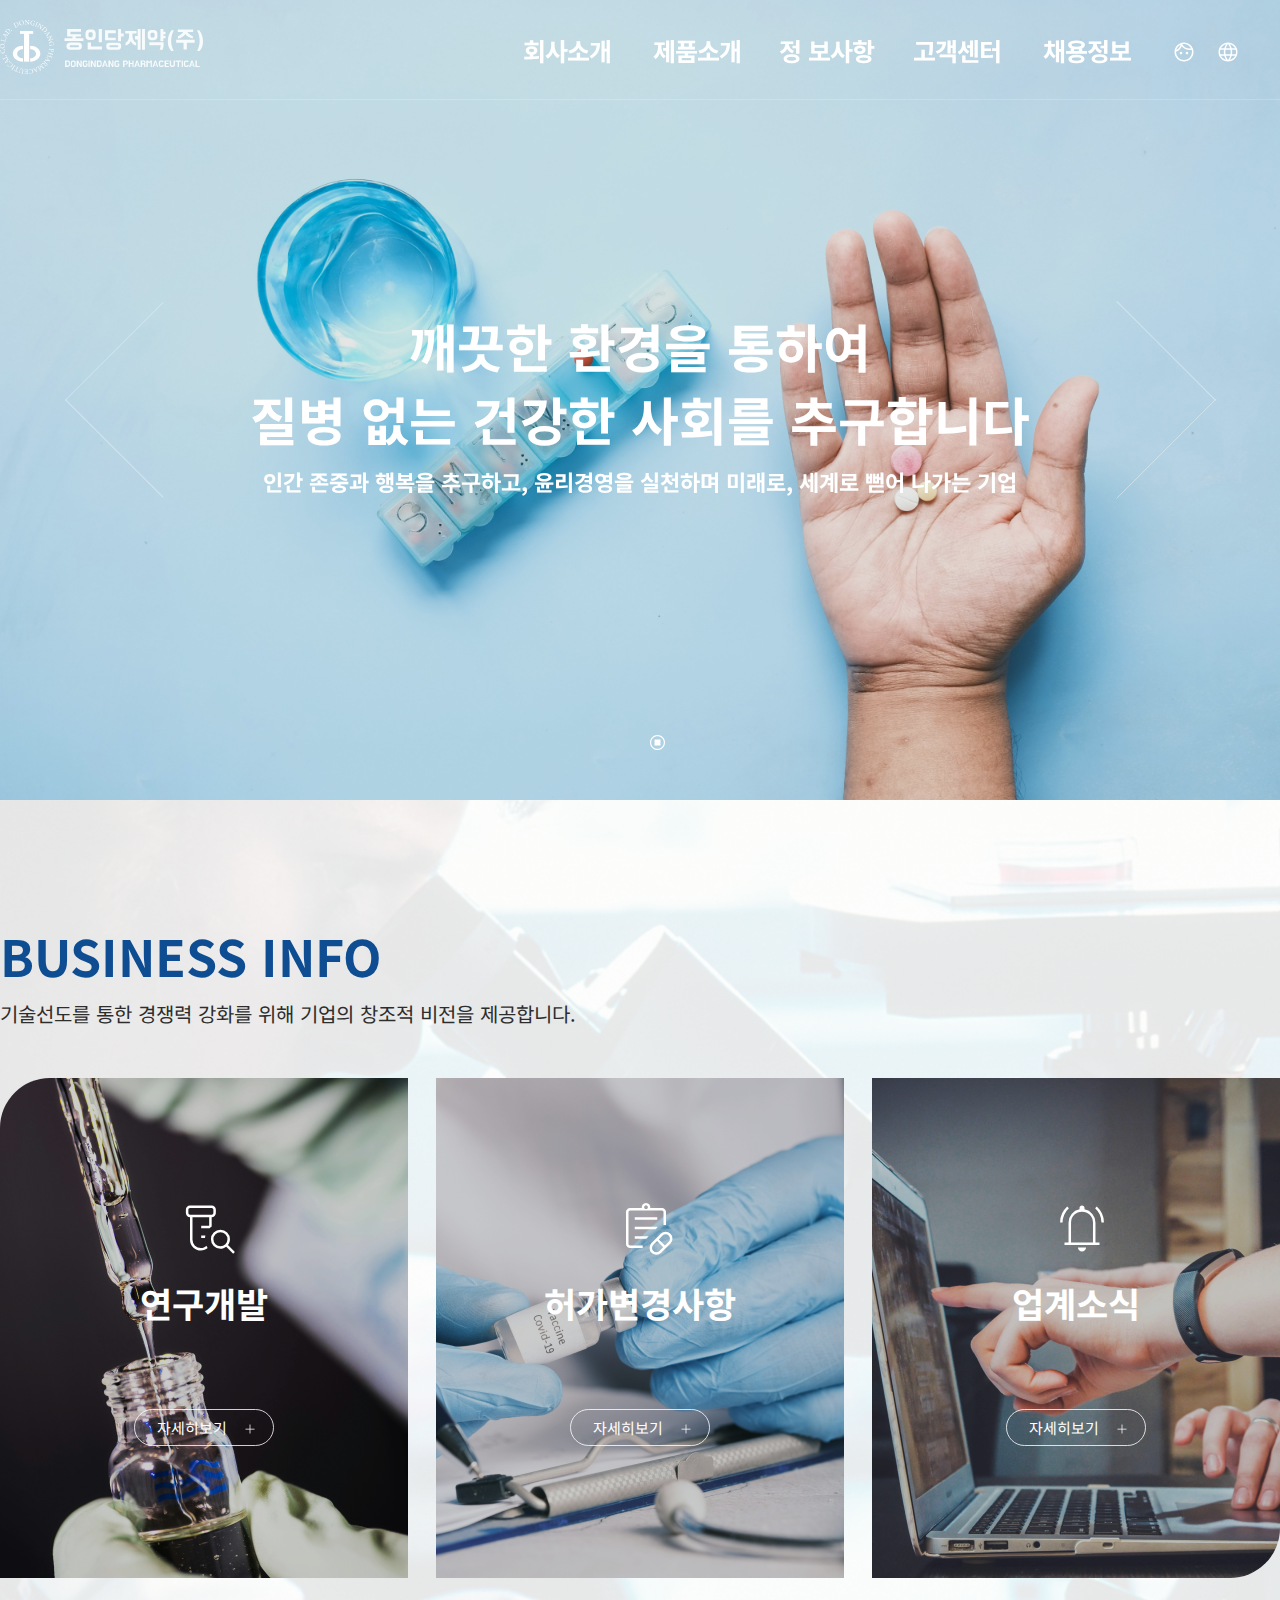
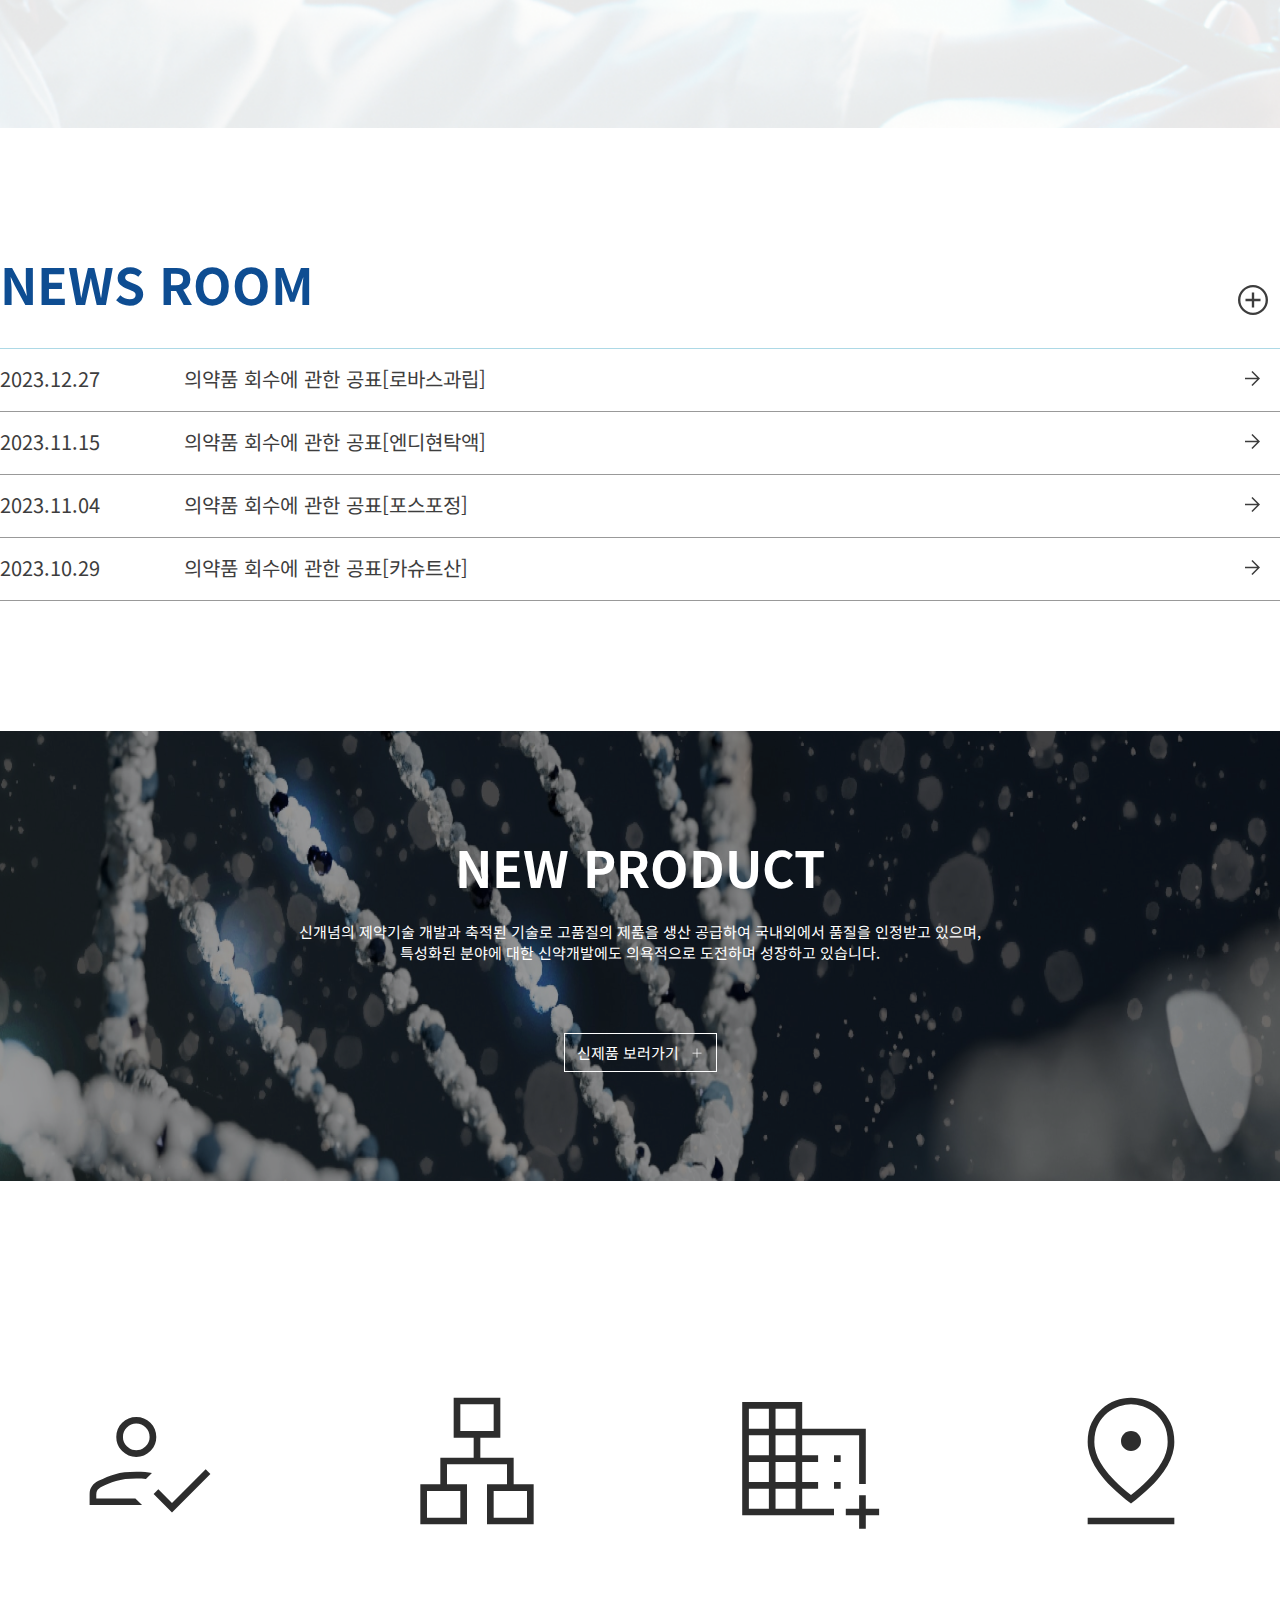
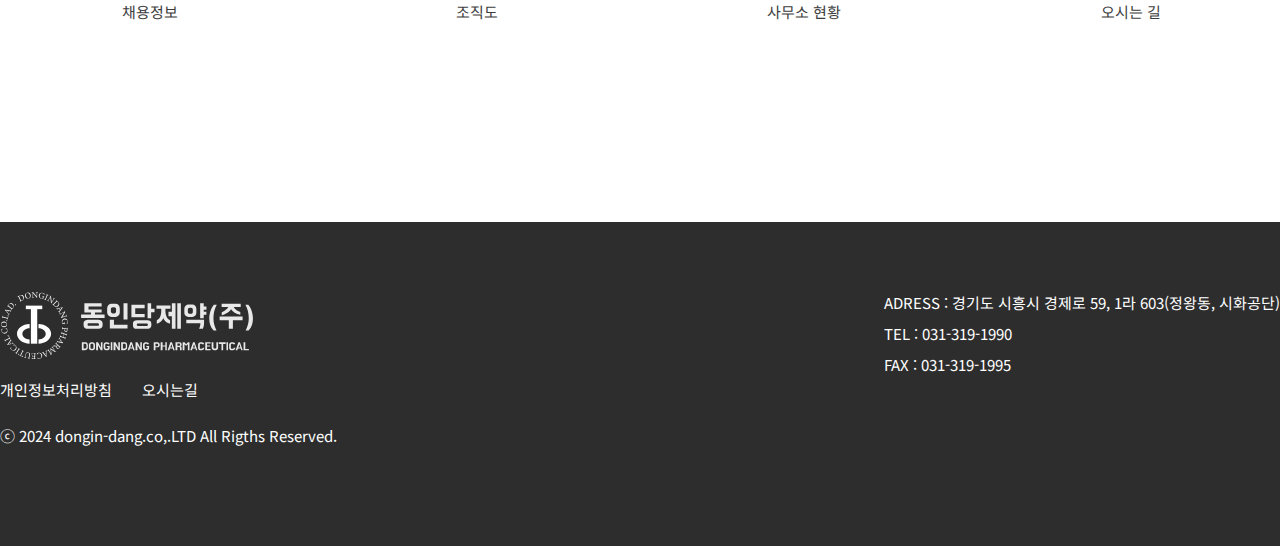
==== commit f2ea07a4: "." ====
--- a/dongindang/index.html
+++ b/dongindang/index.html
@@ -129,40 +129,76 @@
             </section>
             <section class="news">
                 <div class="wrapper">
-                    <h2>NEWS ROOM</h2>
+                    <div class="inner">
+                        <h2>NEWS ROOM</h2>
+                        <ul>
+                            <li>
+                                <a href="#n">
+                                    <span>2023.12.27</span>
+                                    <strong>의약품 회수에 관한 공표[로바스과립]</strong>
+                                </a>
+                            </li>
+                            <li>
+                                <a href="#n">
+                                    <span>2023.11.15</span>
+                                    <strong>의약품 회수에 관한 공표[엔디현탁액]</strong>
+                                </a>
+                            </li>
+                            <li>
+                                <a href="#n">
+                                    <span>2023.11.04</span>
+                                    <strong>의약품 회수에 관한 공표[포스포정]</strong>
+                                </a>
+                            </li>
+                            <li>
+                                <a href="#n">
+                                    <span>2023.10.29</span>
+                                    <strong>의약품 회수에 관한 공표[카슈트산]</strong>
+                                </a>
+                            </li>
+                        </ul>
+                        <div class="more"><a href="#n">더보기</a></div>
+                    </div>
+                </div>
+            </section>
+            <section class="product">
+                <div class="wrapper">
+                    <h2>NEW PRODUCT</h2>
+                    <p>신개념의 제약기술 개발과 축적된 기술로 고품질의 제품을 생산 공급하여 국내외에서 품질을 인정받고 있으며,<br> 
+                        특성화된 분야에 대한 신약개발에도 의욕적으로 도전하며 성장하고 있습니다.</p>
+                    <div class="more"><a href="#n">신제품 보러가기</a></div>
+                </div>
+            </section>
+            <section class="service">
+                <div class="wrapper">
+                    <h2>서비스</h2>
                     <ul>
-                        <li>
-                            <a href="#n">
-                                <span>2023.12.27</span>
-                                <strong>의약품 회수에 관한 공표[로바스과립]</strong>
-                            </a>
-                        </li>
-                        <li>
-                            <a href="#n">
-                                <span>2023.11.15</span>
-                                <strong>의약품 회수에 관한 공표[엔디현탁액]</strong>
-                            </a>
-                        </li>
-                        <li>
-                            <a href="#n">
-                                <span>2023.11.04</span>
-                                <strong>의약품 회수에 관한 공표[포스포정]</strong>
-                            </a>
-                        </li>
-                        <li>
-                            <a href="#n">
-                                <span>2023.10.29</span>
-                                <strong>의약품 회수에 관한 공표[카슈트산]</strong>
-                            </a>
-                        </li>
+                        <li class="employment"><a href="#n">채용정보</a></li>
+                        <li class="organ"><a href="#n">조직도</a></li>
+                        <li class="office"><a href="#n">사무소 현황</a></li>
+                        <li class="map"><a href="#n">오시는 길</a></li>
                     </ul>
                 </div>
             </section>
-            <section class="product"></section>
-            <section class="service"></section>
         </div>
         <footer class="footer">
-            <div class="wrapper"></div>
+            <div class="wrapper">
+                <div class="inner">
+                    <div class="logo">동인당제약</div>
+                    <div class="footer_nav">
+                        <ul>
+                            <li><a href="#n">개인정보처리방침</a></li>
+                            <li><a href="#n">오시는길</a></li>
+                        </ul>
+                    </div>
+                    <div class="footer_info">
+                        <strong>ADRESS : 경기도 시흥시 경제로 59, 1라 603(정왕동, 시화공단) </strong>
+                        <strong>TEL : 031-319-1990</strong>
+                        <strong>FAX : 031-319-1995 </strong>
+                    </div>
+                    <div class="copyright"> ⓒ  2024 dongin-dang.co,.LTD  All Rigths Reserved.</div>
+                </div>       
+            </div>
         </footer>
     </div> <!--wrap-->
 </body>
--- a/dongindang/css/main.css
+++ b/dongindang/css/main.css
@@ -390,10 +390,34 @@
 .news {
     margin-top: 120px;
 }
+.news .inner {
+    position: relative;
+}
 .news h2 {
     font-size: 50px;
     font-weight: 700;
     color: #0E4D92;
+    margin: 120px 0 30px 0;
+}
+.news ul li {
+    border-bottom: 1px solid #999;
+    position: relative; /*before 정렬의 기준 */
+}
+.news ul li:nth-child(1) {
+    border-top: 1px solid #ADD9E6;
+}
+.news ul li::before {
+    position: absolute;
+    right: 20px;
+    top:22px;
+    width: 15px;
+    height: 15px;
+    content: "";
+    background-repeat: no-repeat;
+    background-position: center center;
+    background-size: 15px auto;
+    background-image: url("data:image/svg+xml,%3Csvg width='15' height='15' viewBox='0 0 15 15' fill='none' xmlns='http://www.w3.org/2000/svg'%3E%3Cpath d='M12.1269 8.24995H0V6.75H12.1269L6.43077 1.05383L7.49997 0L15 7.49998L7.49997 15L6.43077 13.9461L12.1269 8.24995Z' fill='%233d3d3d'/%3E%3C/svg%3E%0A");
+
 }
 .news ul li a {
     width: 100%;
@@ -402,9 +426,130 @@
 .news ul li a span {
     font-size: 20px;
     color: #3d3d3d;
+    margin-right: 80px;
 }
 .news ul li a strong {
     font-size: 20px;
     font-weight: 400;
     line-height: 60px;
+}
+.news .more {
+    position: absolute;
+    right: 12px;
+    top: 37px;
+    width: 30px;
+    height: 30px;
+    display: inline-block;
+    font-size: 0;
+    line-height: 0;
+    background-repeat: no-repeat;
+    background-position: center center;
+    background-size: contain;
+    background-image: url("data:image/svg+xml,%3Csvg width='30' height='30' viewBox='0 0 30 30' fill='none' xmlns='http://www.w3.org/2000/svg'%3E%3Cpath d='M13.8158 22.5H16.1842V16.1842H22.5V13.8158H16.1842V7.50002H13.8158V13.8158H7.50002V16.1842H13.8158V22.5ZM15.0026 30C12.928 30 10.978 29.6063 9.15247 28.8189C7.32697 28.0316 5.73904 26.963 4.3887 25.6133C3.03832 24.2635 1.96928 22.6763 1.18157 20.8516C0.393857 19.0269 0 17.0773 0 15.0026C0 12.928 0.393685 10.978 1.18106 9.15247C1.96843 7.32697 3.03698 5.73904 4.38672 4.3887C5.73649 3.03833 7.32372 1.96928 9.14841 1.18157C10.9731 0.393858 12.9227 0 14.9974 0C17.072 0 19.0221 0.393687 20.8475 1.18106C22.673 1.96843 24.261 3.03698 25.6113 4.38672C26.9617 5.73649 28.0307 7.32372 28.8184 9.14841C29.6061 10.9731 30 12.9227 30 14.9974C30 17.072 29.6063 19.022 28.8189 20.8475C28.0316 22.673 26.963 24.261 25.6133 25.6113C24.2635 26.9617 22.6763 28.0307 20.8516 28.8184C19.0269 29.6061 17.0773 30 15.0026 30ZM15 27.6316C18.5263 27.6316 21.5132 26.4079 23.9606 23.9606C26.4079 21.5132 27.6316 18.5263 27.6316 15C27.6316 11.4737 26.4079 8.48683 23.9606 6.03945C21.5132 3.59208 18.5263 2.36839 15 2.36839C11.4737 2.36839 8.48682 3.59208 6.03945 6.03945C3.59207 8.48683 2.36839 11.4737 2.36839 15C2.36839 18.5263 3.59207 21.5132 6.03945 23.9606C8.48682 26.4079 11.4737 27.6316 15 27.6316Z' fill='%233D3D3D'/%3E%3C/svg%3E%0A");
+}
+.product {
+    margin: 130px 0 170px 0;
+    padding: 100px 0 100px;
+    background: url(../images/product_bg.png) no-repeat center center / cover;
+    width: 100%;
+    height: 450px;
+    color: #fff;
+    text-align: center;
+}
+.product h2 {
+    font-size: 50px;
+    font-weight: 700;
+}
+.product p {
+    margin: 20px 0 70px 0;
+}
+.product .more {
+    border: 1px solid #fff;
+    padding: 8px 37px 8px 12px;
+    display: inline-block;
+    position: relative ; /*after 정렬의 기준 */
+}
+.product .more::after {
+    position: absolute;
+    right: 10px;
+    top: 10px;
+    width: 18px;
+    height: 18px;
+    content: "";
+    background-repeat: no-repeat;
+    background-position: center center;
+    background-size: contain;
+    background-image: url("data:image/svg+xml,%3Csvg width='18' height='18' viewBox='0 0 18 18' fill='none' xmlns='http://www.w3.org/2000/svg'%3E%3Cpath d='M8.625 9.375H4.5V8.625H8.625V4.5H9.375V8.625H13.5V9.375H9.375V13.5H8.625V9.375Z' fill='white'/%3E%3C/svg%3E%0A");
+}
+.service h2 {
+    display: none;
+}
+.service ul {
+    display: flex;
+    justify-content: space-between;
+    text-align: center;
+}
+.service ul li {
+    width: 299px;
+}
+.service ul li a {
+    display: block;
+    padding-top: 250px;
+    position: relative;
+}
+.service ul li a::before {
+    position: absolute;
+    right: calc(50% - 80px);
+    top: 30px;
+    width: 160px;
+    height: 160px;
+    content: "";
+    background-repeat: no-repeat;
+    background-position: center center;
+    background-size: contain;
+}
+.service ul li.employment a::before {
+    background-image: url("data:image/svg+xml,%3Csvg width='160' height='160' viewBox='0 0 160 160' fill='none' xmlns='http://www.w3.org/2000/svg'%3E%3Cpath d='M19.6152 124.103V113.128C19.6152 109.718 20.4528 106.979 22.1281 104.91C23.8033 102.842 25.923 101.145 28.4871 99.8204C34.1537 96.9315 39.7307 94.7007 45.2179 93.1281C50.705 91.5554 57.7263 90.7691 66.2819 90.7691C69.6152 90.7691 72.5661 90.8716 75.1346 91.0767C77.7029 91.2819 79.9742 91.5897 81.9486 91.9999L75.9229 98.0256C74.7007 97.8033 73.2499 97.6495 71.5704 97.5641C69.891 97.4785 68.1281 97.4357 66.2819 97.4357C58.393 97.4357 51.6516 98.252 46.0576 99.8846C40.4636 101.517 35.6666 103.444 31.6666 105.667C29.6409 106.735 28.2371 107.855 27.4551 109.026C26.673 110.196 26.2819 111.564 26.2819 113.128V117.436H65.3846L72.0512 124.103H19.6152ZM102 131.385L83.6152 113L88.3332 108.282L102 121.949L135.667 88.2819L140.385 92.9999L102 131.385ZM66.2819 75.8974C60.7819 75.8974 56.0736 73.9391 52.1569 70.0224C48.2402 66.1057 46.2819 61.3974 46.2819 55.8974C46.2819 50.3973 48.2402 45.6889 52.1569 41.7722C56.0736 37.8556 60.7819 35.8972 66.2819 35.8972C71.7819 35.8972 76.4903 37.8556 80.4071 41.7722C84.3237 45.6889 86.2821 50.3973 86.2821 55.8974C86.2821 61.3974 84.3237 66.1057 80.4071 70.0224C76.4903 73.9391 71.7819 75.8974 66.2819 75.8974ZM66.2819 69.2307C69.9486 69.2307 73.0875 67.9252 75.6986 65.3141C78.3097 62.7029 79.6152 59.5641 79.6152 55.8974C79.6152 52.2307 78.3097 49.0918 75.6986 46.4807C73.0875 43.8696 69.9486 42.5641 66.2819 42.5641C62.6152 42.5641 59.4763 43.8696 56.8652 46.4807C54.2541 49.0918 52.9486 52.2307 52.9486 55.8974C52.9486 59.5641 54.2541 62.7029 56.8652 65.3141C59.4763 67.9252 62.6152 69.2307 66.2819 69.2307Z' fill='%232D2D2D'/%3E%3C/svg%3E%0A");
+}
+.service ul li.organ a::before {
+    background-image: url("data:image/svg+xml,%3Csvg width='150' height='150' viewBox='0 0 150 150' fill='none' xmlns='http://www.w3.org/2000/svg'%3E%3Cpath d='M21.875 134.375V96.875H40.625V71.875H71.875V53.125H53.125V15.625H96.875V53.125H78.125V71.875H109.375V96.875H128.125V134.375H84.375V96.875H103.125V78.125H46.875V96.875H65.625V134.375H21.875ZM59.375 46.875H90.625V21.875H59.375V46.875ZM28.125 128.125H59.375V103.125H28.125V128.125ZM90.625 128.125H121.875V103.125H90.625V128.125Z' fill='%232D2D2D'/%3E%3C/svg%3E%0A");
+}
+.service ul li.office a::before {
+    background-image: url("data:image/svg+xml,%3Csvg width='150' height='150' viewBox='0 0 150 150' fill='none' xmlns='http://www.w3.org/2000/svg'%3E%3Cpath d='M17.0674 125.962V19.7117H73.3174V44.7117H132.933V96.6346H126.683V50.9617H73.3174V69.7117H88.2211V75.9617H73.3174V94.7117H88.2211V100.962H73.3174V119.712H103.125V125.962H17.0674ZM23.3174 119.712H42.0674V100.962H23.3174V119.712ZM23.3174 94.7117H42.0674V75.9617H23.3174V94.7117ZM23.3174 69.7117H42.0674V50.9617H23.3174V69.7117ZM23.3174 44.7117H42.0674V25.9617H23.3174V44.7117ZM48.3174 119.712H67.0674V100.962H48.3174V119.712ZM48.3174 94.7117H67.0674V75.9617H48.3174V94.7117ZM48.3174 69.7117H67.0674V50.9617H48.3174V69.7117ZM48.3174 44.7117H67.0674V25.9617H48.3174V44.7117ZM126.683 138.462V125.962H114.183V119.712H126.683V107.212H132.933V119.712H145.433V125.962H132.933V138.462H126.683ZM103.125 75.9617V69.7117H109.375V75.9617H103.125ZM103.125 100.962V94.7117H109.375V100.962H103.125Z' fill='%232D2D2D'/%3E%3C/svg%3E%0A");
+}
+.service ul li.map a::before {
+    background-image: url("data:image/svg+xml,%3Csvg width='150' height='150' viewBox='0 0 150 150' fill='none' xmlns='http://www.w3.org/2000/svg'%3E%3Cpath d='M75 106.935C86.3542 97.9607 94.9219 89.359 100.703 81.1298C106.484 72.9007 109.375 64.9199 109.375 57.1875C109.375 50.7892 108.207 45.3334 105.871 40.8202C103.536 36.307 100.625 32.6542 97.1394 29.8617C93.6539 27.0693 89.9182 25.0401 85.9323 23.7741C81.9466 22.508 78.3025 21.875 75 21.875C71.6975 21.875 68.0534 22.508 64.0677 23.7741C60.0818 25.0401 56.3461 27.0693 52.8606 29.8617C49.375 32.6542 46.4643 36.307 44.1286 40.8202C41.7929 45.3334 40.625 50.7892 40.625 57.1875C40.625 64.9199 43.5156 72.9007 49.2969 81.1298C55.0781 89.359 63.6458 97.9607 75 106.935ZM75 114.904C61.3542 104.631 51.1719 94.7115 44.4531 85.1442C37.7344 75.5769 34.375 66.2575 34.375 57.1858C34.375 50.3337 35.603 44.3261 38.0589 39.163C40.5148 33.9998 43.6792 29.6635 47.5519 26.1539C51.4247 22.6442 55.7816 20.012 60.6225 18.2572C65.4633 16.5024 70.2558 15.625 75 15.625C79.7442 15.625 84.5367 16.5024 89.3775 18.2572C94.2185 20.012 98.5754 22.6442 102.448 26.1539C106.321 29.6635 109.485 33.9998 111.941 39.163C114.397 44.3261 115.625 50.3337 115.625 57.1858C115.625 66.2575 112.266 75.5769 105.547 85.1442C98.8281 94.7115 88.6458 104.631 75 114.904ZM75 65.625C77.6362 65.625 79.8578 64.7216 81.6647 62.9147C83.4716 61.1078 84.375 58.8862 84.375 56.25C84.375 53.6138 83.4716 51.3922 81.6647 49.5853C79.8578 47.7784 77.6362 46.875 75 46.875C72.3638 46.875 70.1422 47.7784 68.3353 49.5853C66.5284 51.3922 65.625 53.6138 65.625 56.25C65.625 58.8862 66.5284 61.1078 68.3353 62.9147C70.1422 64.7216 72.3638 65.625 75 65.625ZM34.375 134.375V128.125H115.625V134.375H34.375Z' fill='%232D2D2D'/%3E%3C/svg%3E%0A");
+}
+
+.footer {
+    background-color: #2d2d2d;
+    margin-top: 200px;
+    color: #fff;
+    padding: 70px 0 100px 0;
+    font-weight: 400;
+}
+.footer  .inner {
+    position: relative;
+}
+.footer .logo {
+    width: 254px;
+    height: 67px;
+    background: url(../images/loglo_w.svg) no-repeat center center / contain;
+    font-size: 0;
+    line-height: 0;
+}
+.footer .footer_nav ul {
+    display: flex;
+}
+.footer .footer_nav ul li {
+    margin: 20px 30px 25px 0;
+}
+.footer .footer_info {
+    position: absolute;
+    right: 0;
+    top: 0;
+}
+.footer .footer_info strong {
+    display: block;
+    margin-bottom: 10px;
 }